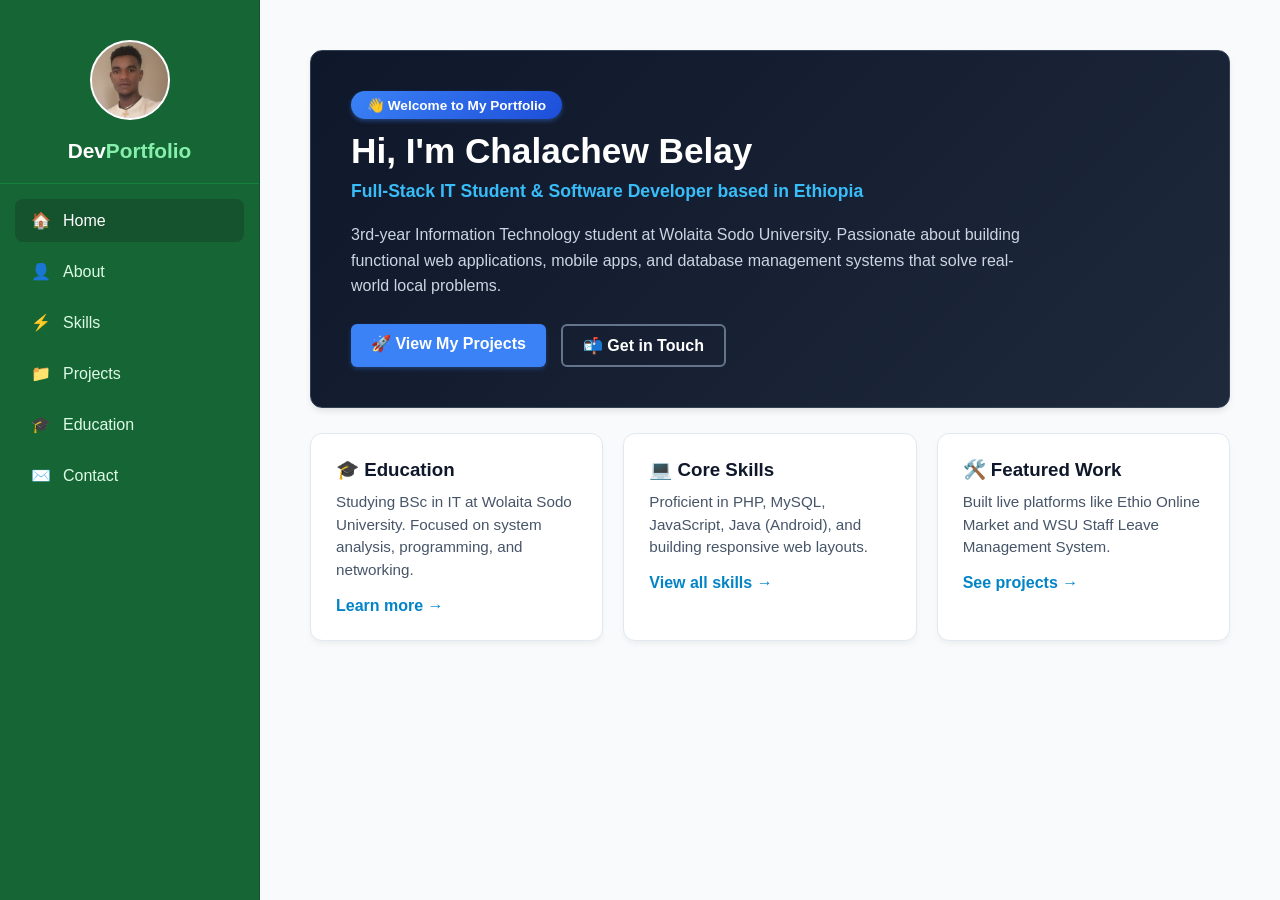
==== index.html @ fe1260bf "Update index.html" ====
<!DOCTYPE html>
<html lang="en">
<head>
    <meta charset="UTF-8">
    <meta name="viewport" content="width=device-width, initial-scale=1.0">
    <title>Home | Chalachew Belay</title>
    <link rel="stylesheet" href="style.css">
</head>
<body>
    <aside class="sidebar">
        <div class="profile-section">
            <img src="profile.jpg" alt="Profile" onerror="this.src='https://via.placeholder.com/80'">
            <h2>Dev<span>Portfolio</span></h2>
        </div>
        <nav class="nav-links">
            <a href="index.html" class="home-link active">Home</a>
            <a href="about.html" class="about-link">About</a>
            <a href="skills.html" class="skills-link">Skills</a>
            <a href="projects.html" class="projects-link">Projects</a>
            <a href="education.html" class="education-link">Education</a>
            <a href="contact.html" class="contact-link">Contact</a>
        </nav>
    </aside>

    <main class="main-content">
        <!-- Hero Section (Background tikrasqa hinallataq Welcome badge bold & colorful ruwasqa) -->
        <section style="background: linear-gradient(135deg, #0f172a 0%, #1e293b 100%); color: white; border: 1px solid #334155; padding: 40px; border-radius: 12px; margin-bottom: 25px; box-shadow: 0 4px 6px -1px rgba(0, 0, 0, 0.1);">
            <span style="background: linear-gradient(135deg, #3b82f6, #1d4ed8); color: white; padding: 6px 16px; font-size: 0.85rem; font-weight: 800; border-radius: 20px; display: inline-block; margin-bottom: 12px; box-shadow: 0 2px 4px rgba(59, 130, 246, 0.4);">👋 Welcome to My Portfolio</span>
            <h1 style="font-size: 2.2rem; margin-bottom: 10px; color: #ffffff;">Hi, I'm Chalachew Belay</h1>
            <p style="font-size: 1.1rem; color: #38bdf8; font-weight: 700; margin-bottom: 20px;">Full-Stack IT Student & Software Developer based in Ethiopia</p>
            <p style="color: #cbd5e1; max-width: 700px; line-height: 1.6; margin-bottom: 25px;">
                3rd-year Information Technology student at Wolaita Sodo University. Passionate about building functional web applications, mobile apps, and database management systems that solve real-world local problems.
            </p>
            <div style="display: flex; gap: 15px; flex-wrap: wrap;">
                <a href="projects.html" style="background-color: #3b82f6; color: white; text-decoration: none; padding: 10px 20px; border-radius: 6px; font-weight: 700; box-shadow: 0 2px 4px rgba(59, 130, 246, 0.3);">🚀 View My Projects</a>
                <a href="contact.html" style="background-color: transparent; color: #ffffff; border: 2px solid #64748b; text-decoration: none; padding: 10px 20px; border-radius: 6px; font-weight: 700;">📬 Get in Touch</a>
            </div>
        </section>

        <!-- Quick Overview Grid -->
        <div style="display: grid; grid-template-columns: repeat(auto-fit, minmax(250px, 1fr)); gap: 20px; margin-bottom: 30px;">
            <div class="card">
                <h3 style="color: #0f172a; margin-bottom: 10px;">🎓 Education</h3>
                <p style="color: #475569; font-size: 0.95rem; line-height: 1.5;">Studying BSc in IT at Wolaita Sodo University. Focused on system analysis, programming, and networking.</p>
                <a href="education.html" style="display: inline-block; margin-top: 15px; color: #0284c7; font-weight: 600; text-decoration: none;">Learn more &rarr;</a>
            </div>
            <div class="card">
                <h3 style="color: #0f172a; margin-bottom: 10px;">💻 Core Skills</h3>
                <p style="color: #475569; font-size: 0.95rem; line-height: 1.5;">Proficient in PHP, MySQL, JavaScript, Java (Android), and building responsive web layouts.</p>
                <a href="skills.html" style="display: inline-block; margin-top: 15px; color: #0284c7; font-weight: 600; text-decoration: none;">View all skills &rarr;</a>
            </div>
            <div class="card">
                <h3 style="color: #0f172a; margin-bottom: 10px;">🛠️ Featured Work</h3>
                <p style="color: #475569; font-size: 0.95rem; line-height: 1.5;">Built live platforms like Ethio Online Market and WSU Staff Leave Management System.</p>
                <a href="projects.html" style="display: inline-block; margin-top: 15px; color: #0284c7; font-weight: 600; text-decoration: none;">See projects &rarr;</a>
            </div>
        </div>
    </main>
</body>
</html>
---- style.css ----
* {
    margin: 0;
    padding: 0;
    box-sizing: border-box;
    font-family: 'Segoe UI', Tahoma, Geneva, Verdana, sans-serif;
}

body {
    background-color: #f8fafc;
    color: #1e293b;
    display: flex;
    min-height: 100vh;
}

/* Sidebar Navigation (Green Theme) */
.sidebar {
    width: 260px;
    background-color: #166534; /* Dark Green */
    border-right: 1px solid #14532d;
    position: fixed;
    height: 100vh;
    display: flex;
    flex-direction: column;
    justify-content: flex-start;
    padding-top: 20px;
}

.profile-section {
    padding: 20px;
    text-align: center;
    border-bottom: 1px solid #15803d;
    margin-bottom: 15px;
}

.profile-section img, .profile-img-placeholder {
    width: 80px;
    height: 80px;
    border-radius: 50%;
    object-fit: cover;
    margin: 0 auto 15px auto;
    border: 2px solid #ffffff;
    background-color: #cbd5e1;
}

.profile-section h2 {
    font-size: 1.3rem;
    font-weight: bold;
    color: #ffffff;
}

.profile-section h2 span {
    color: #86efac;
}

.nav-links {
    list-style: none;
    padding: 0 15px;
    display: flex;
    flex-direction: column;
    gap: 8px;
}

.nav-links a {
    color: #dcfce7;
    text-decoration: none;
    padding: 12px 16px;
    border-radius: 8px;
    display: flex;
    align-items: center;
    gap: 12px;
    transition: all 0.3s ease;
    font-weight: 500;
}

.nav-links a:hover, .nav-links a.active {
    background-color: #14532d;
    color: #ffffff;
}

/* በ CSS አማካኝነት ምልክቶችን (Icons) ከፊት በኩል በራሱ እንዲጨምር የተደረገበት ክፍል */
.nav-links a[href="index.html"]::before { content: "🏠 "; }
.nav-links a[href="about.html"]::before { content: "👤 "; }
.nav-links a[href="skills.html"]::before { content: "⚡ "; }
.nav-links a[href="projects.html"]::before { content: "📁 "; }
.nav-links a[href="education.html"]::before { content: "🎓 "; }
.nav-links a[href="contact.html"]::before { content: "✉️ "; }

/* Main Content Area */
.main-content {
    margin-left: 260px;
    flex: 1;
    padding: 50px;
    overflow-y: auto;
}

.page-header {
    margin-bottom: 30px;
}

.page-header h2 {
    font-size: 2.2rem;
    color: #0f172a;
    margin-bottom: 5px;
}

.page-header p {
    color: #64748b;
}

/* Cards & Grids */
.card {
    background: #ffffff;
    border: 1px solid #e2e8f0;
    border-radius: 12px;
    padding: 25px;
    margin-bottom: 20px;
    color: #334155;
    box-shadow: 0 4px 6px -1px rgba(0, 0, 0, 0.05);
}

.skills-grid, .projects-grid, .grid-2 {
    display: grid;
    grid-template-columns: repeat(auto-fit, minmax(280px, 1fr));
    gap: 20px;
}

.badge-list {
    display: flex;
    flex-wrap: wrap;
    gap: 8px;
    margin-top: 15px;
}

.badge {
    background: #f1f5f9;
    color: #166534;
    padding: 6px 12px;
    border-radius: 6px;
    font-size: 0.85rem;
    font-weight: 600;
    border: 1px solid #e2e8f0;
}

/* Main Bio Card (About Page) */
.main-bio-card {
    display: flex;
    gap: 25px;
    align-items: center;
}

.bio-avatar {
    width: 100px;
    height: 100px;
    border-radius: 50%;
    background-color: #cbd5e1;
    flex-shrink: 0;
    object-fit: cover;
}

.bio-info h3 {
    font-size: 1.5rem;
    color: #0f172a;
    margin-bottom: 5px;
}

.bio-info .subtitle {
    color: #166534;
    font-weight: 600;
    margin-bottom: 12px;
}

/* Contact Form */
.contact-form input, .contact-form textarea {
    width: 100%;
    padding: 12px;
    margin-bottom: 15px;
    border: 1px solid #cbd5e1;
    border-radius: 8px;
    outline: none;
    font-size: 0.95rem;
}

.contact-form input:focus, .contact-form textarea:focus {
    border-color: #166534;
}

.btn.primary {
    background-color: #166534;
    color: white;
    padding: 12px 24px;
    border: none;
    border-radius: 8px;
    font-weight: 600;
    cursor: pointer;
    transition: background 0.3s;
    display: inline-block;
}

.btn.primary:hover {
    background-color: #14532d;
}

.contact-list {
    list-style: none;
    display: flex;
    flex-direction: column;
    gap: 12px;
    color: #475569;
}
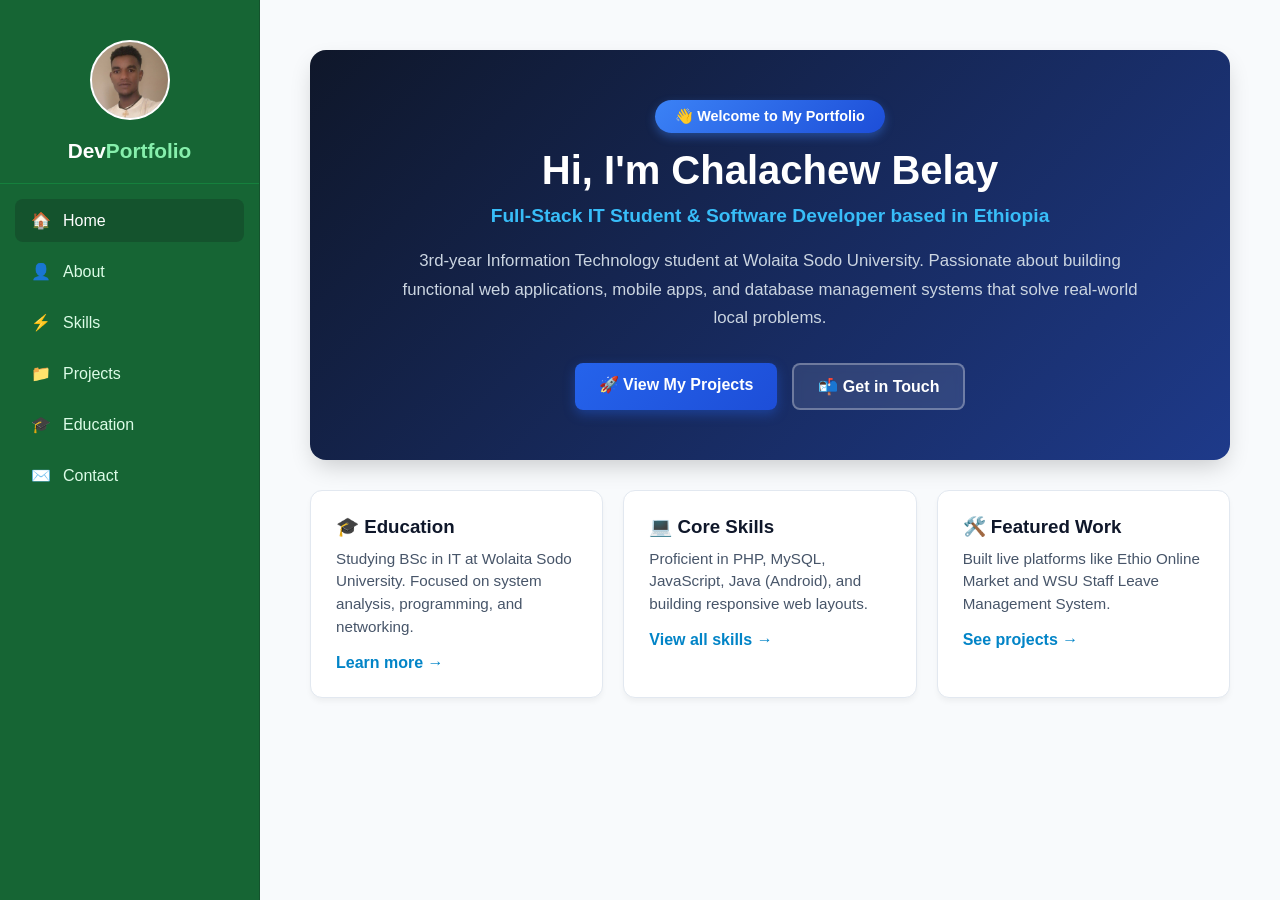
==== commit 5c12eb44: "Refactor index.html for improved layout and styles Updated styles and layout for the hero section an" ====
--- a/index.html
+++ b/index.html
@@ -23,17 +23,19 @@
     </aside>
 
     <main class="main-content">
-        <!-- Hero Section (Background tikrasqa hinallataq Welcome badge bold & colorful ruwasqa) -->
-        <section style="background: linear-gradient(135deg, #0f172a 0%, #1e293b 100%); color: white; border: 1px solid #334155; padding: 40px; border-radius: 12px; margin-bottom: 25px; box-shadow: 0 4px 6px -1px rgba(0, 0, 0, 0.1);">
-            <span style="background: linear-gradient(135deg, #3b82f6, #1d4ed8); color: white; padding: 6px 16px; font-size: 0.85rem; font-weight: 800; border-radius: 20px; display: inline-block; margin-bottom: 12px; box-shadow: 0 2px 4px rgba(59, 130, 246, 0.4);">👋 Welcome to My Portfolio</span>
-            <h1 style="font-size: 2.2rem; margin-bottom: 10px; color: #ffffff;">Hi, I'm Chalachew Belay</h1>
-            <p style="font-size: 1.1rem; color: #38bdf8; font-weight: 700; margin-bottom: 20px;">Full-Stack IT Student & Software Developer based in Ethiopia</p>
-            <p style="color: #cbd5e1; max-width: 700px; line-height: 1.6; margin-bottom: 25px;">
+        <!-- Hero Section -->
+        <section style="background: linear-gradient(135deg, #0f172a 0%, #1e3a8a 100%); color: white; padding: 50px 40px; border-radius: 16px; margin-bottom: 30px; box-shadow: 0 10px 25px -5px rgba(0, 0, 0, 0.2); text-align: center;">
+            <div style="display: flex; justify-content: center; margin-bottom: 15px;">
+                <span style="background: linear-gradient(135deg, #3b82f6, #1d4ed8); color: white; padding: 8px 20px; font-size: 0.9rem; font-weight: 800; border-radius: 30px; box-shadow: 0 4px 10px rgba(59, 130, 246, 0.4); display: inline-block;">👋 Welcome to My Portfolio</span>
+            </div>
+            <h1 style="font-size: 2.5rem; margin-bottom: 12px; color: #ffffff; font-weight: 800;">Hi, I'm Chalachew Belay</h1>
+            <p style="font-size: 1.2rem; color: #38bdf8; font-weight: 700; margin-bottom: 20px;">Full-Stack IT Student & Software Developer based in Ethiopia</p>
+            <p style="color: #cbd5e1; max-width: 750px; margin: 0 auto 30px auto; line-height: 1.7; font-size: 1.05rem;">
                 3rd-year Information Technology student at Wolaita Sodo University. Passionate about building functional web applications, mobile apps, and database management systems that solve real-world local problems.
             </p>
-            <div style="display: flex; gap: 15px; flex-wrap: wrap;">
-                <a href="projects.html" style="background-color: #3b82f6; color: white; text-decoration: none; padding: 10px 20px; border-radius: 6px; font-weight: 700; box-shadow: 0 2px 4px rgba(59, 130, 246, 0.3);">🚀 View My Projects</a>
-                <a href="contact.html" style="background-color: transparent; color: #ffffff; border: 2px solid #64748b; text-decoration: none; padding: 10px 20px; border-radius: 6px; font-weight: 700;">📬 Get in Touch</a>
+            <div style="display: flex; justify-content: center; gap: 15px; flex-wrap: wrap;">
+                <a href="projects.html" style="background: linear-gradient(135deg, #2563eb, #1d4ed8); color: white; text-decoration: none; padding: 12px 24px; border-radius: 8px; font-weight: 700; box-shadow: 0 4px 12px rgba(37, 99, 235, 0.4); transition: transform 0.2s;">🚀 View My Projects</a>
+                <a href="contact.html" style="background-color: rgba(255, 255, 255, 0.1); color: #ffffff; border: 2px solid rgba(255, 255, 255, 0.3); text-decoration: none; padding: 12px 24px; border-radius: 8px; font-weight: 700; backdrop-filter: blur(5px);">📬 Get in Touch</a>
             </div>
         </section>
 
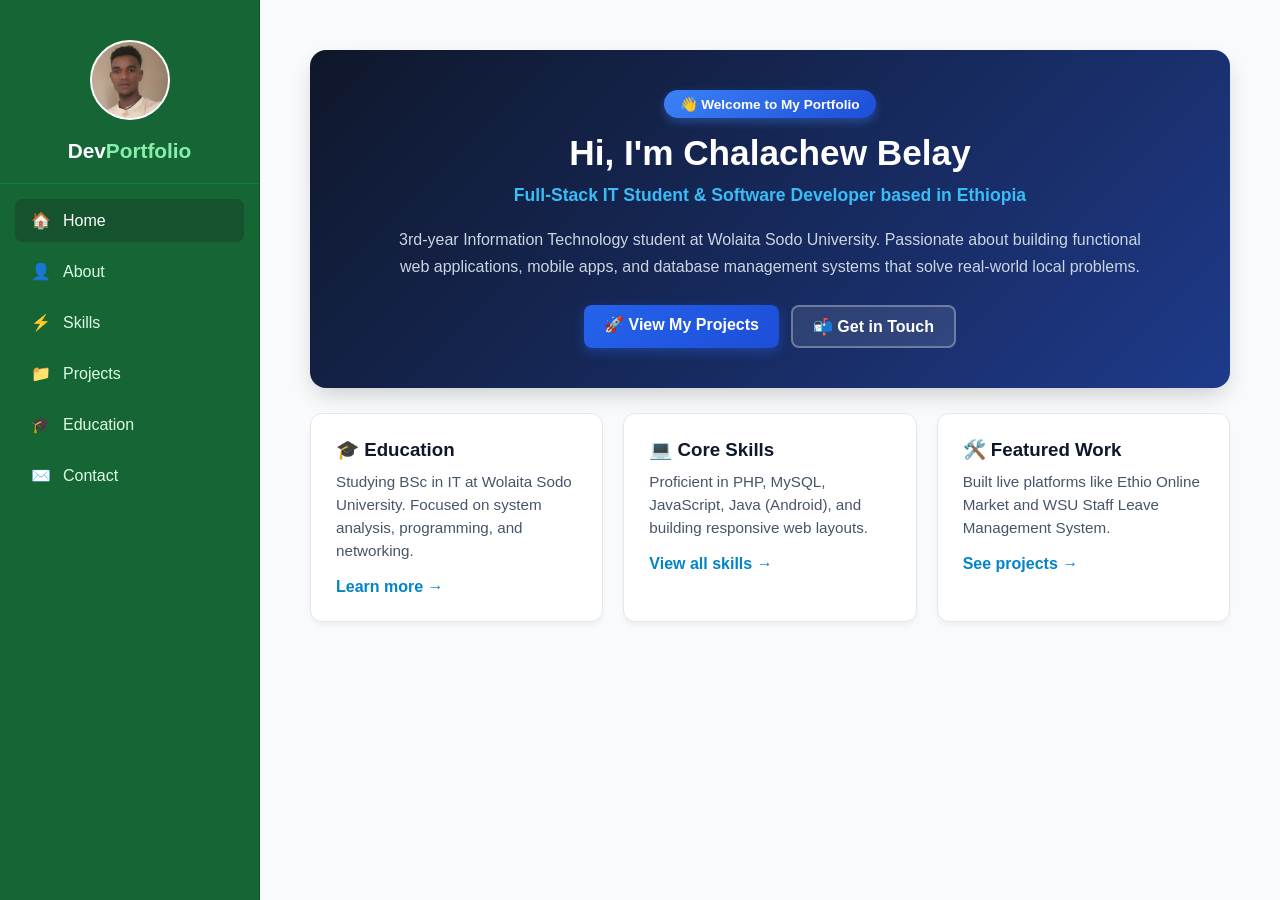
==== commit 792d696b: "Update index.html" ====
--- a/index.html
+++ b/index.html
@@ -24,23 +24,23 @@
 
     <main class="main-content">
         <!-- Hero Section -->
-        <section style="background: linear-gradient(135deg, #0f172a 0%, #1e3a8a 100%); color: white; padding: 50px 40px; border-radius: 16px; margin-bottom: 30px; box-shadow: 0 10px 25px -5px rgba(0, 0, 0, 0.2); text-align: center;">
+        <section style="background: linear-gradient(135deg, #0f172a 0%, #1e3a8a 100%); color: white; padding: 40px 20px; border-radius: 16px; margin-bottom: 25px; box-shadow: 0 10px 25px -5px rgba(0, 0, 0, 0.2); text-align: center;">
             <div style="display: flex; justify-content: center; margin-bottom: 15px;">
-                <span style="background: linear-gradient(135deg, #3b82f6, #1d4ed8); color: white; padding: 8px 20px; font-size: 0.9rem; font-weight: 800; border-radius: 30px; box-shadow: 0 4px 10px rgba(59, 130, 246, 0.4); display: inline-block;">👋 Welcome to My Portfolio</span>
+                <span style="background: linear-gradient(135deg, #3b82f6, #1d4ed8); color: white; padding: 6px 16px; font-size: 0.85rem; font-weight: 800; border-radius: 30px; box-shadow: 0 4px 10px rgba(59, 130, 246, 0.4); display: inline-block;">👋 Welcome to My Portfolio</span>
             </div>
-            <h1 style="font-size: 2.5rem; margin-bottom: 12px; color: #ffffff; font-weight: 800;">Hi, I'm Chalachew Belay</h1>
-            <p style="font-size: 1.2rem; color: #38bdf8; font-weight: 700; margin-bottom: 20px;">Full-Stack IT Student & Software Developer based in Ethiopia</p>
-            <p style="color: #cbd5e1; max-width: 750px; margin: 0 auto 30px auto; line-height: 1.7; font-size: 1.05rem;">
+            <h1 style="font-size: 2.2rem; margin-bottom: 12px; color: #ffffff; font-weight: 800;">Hi, I'm Chalachew Belay</h1>
+            <p style="font-size: 1.1rem; color: #38bdf8; font-weight: 700; margin-bottom: 20px;">Full-Stack IT Student & Software Developer based in Ethiopia</p>
+            <p style="color: #cbd5e1; max-width: 750px; margin: 0 auto 25px auto; line-height: 1.7; font-size: 1rem;">
                 3rd-year Information Technology student at Wolaita Sodo University. Passionate about building functional web applications, mobile apps, and database management systems that solve real-world local problems.
             </p>
-            <div style="display: flex; justify-content: center; gap: 15px; flex-wrap: wrap;">
-                <a href="projects.html" style="background: linear-gradient(135deg, #2563eb, #1d4ed8); color: white; text-decoration: none; padding: 12px 24px; border-radius: 8px; font-weight: 700; box-shadow: 0 4px 12px rgba(37, 99, 235, 0.4); transition: transform 0.2s;">🚀 View My Projects</a>
-                <a href="contact.html" style="background-color: rgba(255, 255, 255, 0.1); color: #ffffff; border: 2px solid rgba(255, 255, 255, 0.3); text-decoration: none; padding: 12px 24px; border-radius: 8px; font-weight: 700; backdrop-filter: blur(5px);">📬 Get in Touch</a>
+            <div style="display: flex; justify-content: center; gap: 12px; flex-wrap: wrap;">
+                <a href="projects.html" style="background: linear-gradient(135deg, #2563eb, #1d4ed8); color: white; text-decoration: none; padding: 10px 20px; border-radius: 8px; font-weight: 700; box-shadow: 0 4px 12px rgba(37, 99, 235, 0.4);">🚀 View My Projects</a>
+                <a href="contact.html" style="background-color: rgba(255, 255, 255, 0.1); color: #ffffff; border: 2px solid rgba(255, 255, 255, 0.3); text-decoration: none; padding: 10px 20px; border-radius: 8px; font-weight: 700;">📬 Get in Touch</a>
             </div>
         </section>
 
         <!-- Quick Overview Grid -->
-        <div style="display: grid; grid-template-columns: repeat(auto-fit, minmax(250px, 1fr)); gap: 20px; margin-bottom: 30px;">
+        <div style="display: grid; grid-template-columns: repeat(auto-fit, minmax(240px, 1fr)); gap: 20px; margin-bottom: 30px;">
             <div class="card">
                 <h3 style="color: #0f172a; margin-bottom: 10px;">🎓 Education</h3>
                 <p style="color: #475569; font-size: 0.95rem; line-height: 1.5;">Studying BSc in IT at Wolaita Sodo University. Focused on system analysis, programming, and networking.</p>
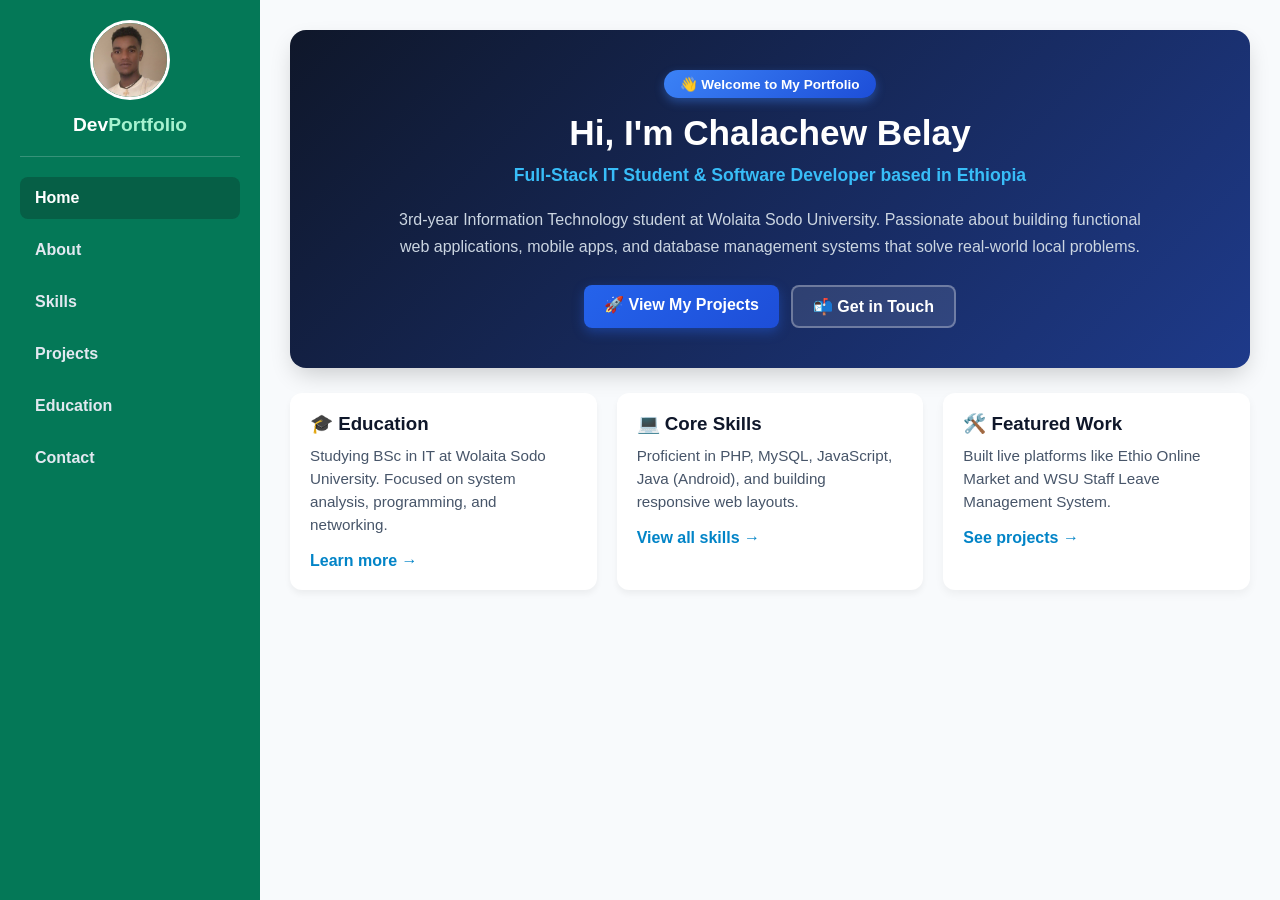
==== commit 15f2b9ae: "Enhance mobile menu and card design in index.html Added mobile menu toggle functionality and improve" ====
--- a/index.html
+++ b/index.html
@@ -7,7 +7,8 @@
     <link rel="stylesheet" href="style.css">
 </head>
 <body>
-    <aside class="sidebar">
+    <!-- Mobile Hamburger Menu Button -->
+    <aside class="sidebar" id="sidebar">
         <div class="profile-section">
             <img src="profile.jpg" alt="Profile" onerror="this.src='https://via.placeholder.com/80'">
             <h2>Dev<span>Portfolio</span></h2>
@@ -23,6 +24,9 @@
     </aside>
 
     <main class="main-content">
+        <!-- Button to open sidebar on mobile -->
+        <button class="menu-toggle" id="menuToggle">☰ Menu</button>
+
         <!-- Hero Section -->
         <section style="background: linear-gradient(135deg, #0f172a 0%, #1e3a8a 100%); color: white; padding: 40px 20px; border-radius: 16px; margin-bottom: 25px; box-shadow: 0 10px 25px -5px rgba(0, 0, 0, 0.2); text-align: center;">
             <div style="display: flex; justify-content: center; margin-bottom: 15px;">
@@ -41,22 +45,32 @@
 
         <!-- Quick Overview Grid -->
         <div style="display: grid; grid-template-columns: repeat(auto-fit, minmax(240px, 1fr)); gap: 20px; margin-bottom: 30px;">
-            <div class="card">
+            <div class="card" style="background: white; padding: 20px; border-radius: 12px; box-shadow: 0 4px 6px rgba(0,0,0,0.05);">
                 <h3 style="color: #0f172a; margin-bottom: 10px;">🎓 Education</h3>
                 <p style="color: #475569; font-size: 0.95rem; line-height: 1.5;">Studying BSc in IT at Wolaita Sodo University. Focused on system analysis, programming, and networking.</p>
                 <a href="education.html" style="display: inline-block; margin-top: 15px; color: #0284c7; font-weight: 600; text-decoration: none;">Learn more &rarr;</a>
             </div>
-            <div class="card">
+            <div class="card" style="background: white; padding: 20px; border-radius: 12px; box-shadow: 0 4px 6px rgba(0,0,0,0.05);">
                 <h3 style="color: #0f172a; margin-bottom: 10px;">💻 Core Skills</h3>
                 <p style="color: #475569; font-size: 0.95rem; line-height: 1.5;">Proficient in PHP, MySQL, JavaScript, Java (Android), and building responsive web layouts.</p>
                 <a href="skills.html" style="display: inline-block; margin-top: 15px; color: #0284c7; font-weight: 600; text-decoration: none;">View all skills &rarr;</a>
             </div>
-            <div class="card">
+            <div class="card" style="background: white; padding: 20px; border-radius: 12px; box-shadow: 0 4px 10px rgba(0,0,0,0.05);">
                 <h3 style="color: #0f172a; margin-bottom: 10px;">🛠️ Featured Work</h3>
                 <p style="color: #475569; font-size: 0.95rem; line-height: 1.5;">Built live platforms like Ethio Online Market and WSU Staff Leave Management System.</p>
                 <a href="projects.html" style="display: inline-block; margin-top: 15px; color: #0284c7; font-weight: 600; text-decoration: none;">See projects &rarr;</a>
             </div>
         </div>
     </main>
+
+    <!-- JavaScript for Mobile Menu Toggle -->
+    <script>
+        const menuToggle = document.getElementById('menuToggle');
+        const sidebar = document.getElementById('sidebar');
+
+        menuToggle.addEventListener('click', () => {
+            sidebar.classList.toggle('show');
+        });
+    </script>
 </body>
 </html>
--- a/style.css
+++ b/style.css
@@ -1,3 +1,4 @@
+/* General Reset & Layout */
 * {
     margin: 0;
     padding: 0;
@@ -6,204 +7,113 @@
 }
 
 body {
+    display: flex;
     background-color: #f8fafc;
-    color: #1e293b;
-    display: flex;
+    color: #334155;
     min-height: 100vh;
 }
 
-/* Sidebar Navigation (Green Theme) */
+/* Sidebar Styling (Desktop) */
 .sidebar {
     width: 260px;
-    background-color: #166534; /* Dark Green */
-    border-right: 1px solid #14532d;
+    background-color: #047857;
+    color: white;
     position: fixed;
     height: 100vh;
+    left: 0;
+    top: 0;
+    padding: 20px;
     display: flex;
     flex-direction: column;
-    justify-content: flex-start;
-    padding-top: 20px;
+    z-index: 1000;
+    transition: transform 0.3s ease-in-out;
 }
 
 .profile-section {
-    padding: 20px;
     text-align: center;
-    border-bottom: 1px solid #15803d;
-    margin-bottom: 15px;
+    padding-bottom: 20px;
+    border-bottom: 1px solid rgba(255, 255, 255, 0.2);
+    margin-bottom: 20px;
 }
 
-.profile-section img, .profile-img-placeholder {
+.profile-section img {
     width: 80px;
     height: 80px;
     border-radius: 50%;
     object-fit: cover;
-    margin: 0 auto 15px auto;
-    border: 2px solid #ffffff;
-    background-color: #cbd5e1;
+    border: 3px solid white;
+    margin-bottom: 10px;
 }
 
 .profile-section h2 {
-    font-size: 1.3rem;
-    font-weight: bold;
-    color: #ffffff;
+    font-size: 1.2rem;
+    font-weight: 700;
 }
 
 .profile-section h2 span {
-    color: #86efac;
+    color: #a7f3d0;
 }
 
 .nav-links {
-    list-style: none;
-    padding: 0 15px;
     display: flex;
     flex-direction: column;
-    gap: 8px;
+    gap: 10px;
 }
 
 .nav-links a {
-    color: #dcfce7;
+    color: #e2e8f0;
     text-decoration: none;
-    padding: 12px 16px;
+    padding: 12px 15px;
     border-radius: 8px;
-    display: flex;
-    align-items: center;
-    gap: 12px;
-    transition: all 0.3s ease;
-    font-weight: 500;
+    font-weight: 600;
+    transition: background 0.2s;
 }
 
 .nav-links a:hover, .nav-links a.active {
-    background-color: #14532d;
+    background-color: #065f46;
     color: #ffffff;
 }
-
-/* በ CSS አማካኝነት ምልክቶችን (Icons) ከፊት በኩል በራሱ እንዲጨምር የተደረገበት ክፍል */
-.nav-links a[href="index.html"]::before { content: "🏠 "; }
-.nav-links a[href="about.html"]::before { content: "👤 "; }
-.nav-links a[href="skills.html"]::before { content: "⚡ "; }
-.nav-links a[href="projects.html"]::before { content: "📁 "; }
-.nav-links a[href="education.html"]::before { content: "🎓 "; }
-.nav-links a[href="contact.html"]::before { content: "✉️ "; }
 
 /* Main Content Area */
 .main-content {
     margin-left: 260px;
     flex: 1;
-    padding: 50px;
-    overflow-y: auto;
+    padding: 30px;
+    width: calc(100% - 260px);
 }
 
-.page-header {
-    margin-bottom: 30px;
+/* Mobile Menu Toggle Button (Hidden on Desktop) */
+.menu-toggle {
+    display: none;
+    font-size: 1.5rem;
+    background: none;
+    border: none;
+    color: #047857;
+    cursor: pointer;
+    margin-bottom: 20px;
 }
 
-.page-header h2 {
-    font-size: 2.2rem;
-    color: #0f172a;
-    margin-bottom: 5px;
+/* Responsive Design for Mobile */
+@media screen and (max-width: 768px) {
+    body {
+        flex-direction: column;
+    }
+
+    .sidebar {
+        transform: translateX(-100%); /* በነባሪ ተደብቆ እንዲቆይ */
+    }
+
+    .sidebar.show {
+        transform: translateX(0); /* ሲከፈት እንዲወጣ */
+    }
+
+    .main-content {
+        margin-left: 0;
+        width: 100%;
+        padding: 15px;
+    }
+
+    .menu-toggle {
+        display: block; /* በስልክ ላይ ብቻ እንዲታይ */
+    }
 }
-
-.page-header p {
-    color: #64748b;
-}
-
-/* Cards & Grids */
-.card {
-    background: #ffffff;
-    border: 1px solid #e2e8f0;
-    border-radius: 12px;
-    padding: 25px;
-    margin-bottom: 20px;
-    color: #334155;
-    box-shadow: 0 4px 6px -1px rgba(0, 0, 0, 0.05);
-}
-
-.skills-grid, .projects-grid, .grid-2 {
-    display: grid;
-    grid-template-columns: repeat(auto-fit, minmax(280px, 1fr));
-    gap: 20px;
-}
-
-.badge-list {
-    display: flex;
-    flex-wrap: wrap;
-    gap: 8px;
-    margin-top: 15px;
-}
-
-.badge {
-    background: #f1f5f9;
-    color: #166534;
-    padding: 6px 12px;
-    border-radius: 6px;
-    font-size: 0.85rem;
-    font-weight: 600;
-    border: 1px solid #e2e8f0;
-}
-
-/* Main Bio Card (About Page) */
-.main-bio-card {
-    display: flex;
-    gap: 25px;
-    align-items: center;
-}
-
-.bio-avatar {
-    width: 100px;
-    height: 100px;
-    border-radius: 50%;
-    background-color: #cbd5e1;
-    flex-shrink: 0;
-    object-fit: cover;
-}
-
-.bio-info h3 {
-    font-size: 1.5rem;
-    color: #0f172a;
-    margin-bottom: 5px;
-}
-
-.bio-info .subtitle {
-    color: #166534;
-    font-weight: 600;
-    margin-bottom: 12px;
-}
-
-/* Contact Form */
-.contact-form input, .contact-form textarea {
-    width: 100%;
-    padding: 12px;
-    margin-bottom: 15px;
-    border: 1px solid #cbd5e1;
-    border-radius: 8px;
-    outline: none;
-    font-size: 0.95rem;
-}
-
-.contact-form input:focus, .contact-form textarea:focus {
-    border-color: #166534;
-}
-
-.btn.primary {
-    background-color: #166534;
-    color: white;
-    padding: 12px 24px;
-    border: none;
-    border-radius: 8px;
-    font-weight: 600;
-    cursor: pointer;
-    transition: background 0.3s;
-    display: inline-block;
-}
-
-.btn.primary:hover {
-    background-color: #14532d;
-}
-
-.contact-list {
-    list-style: none;
-    display: flex;
-    flex-direction: column;
-    gap: 12px;
-    color: #475569;
-}
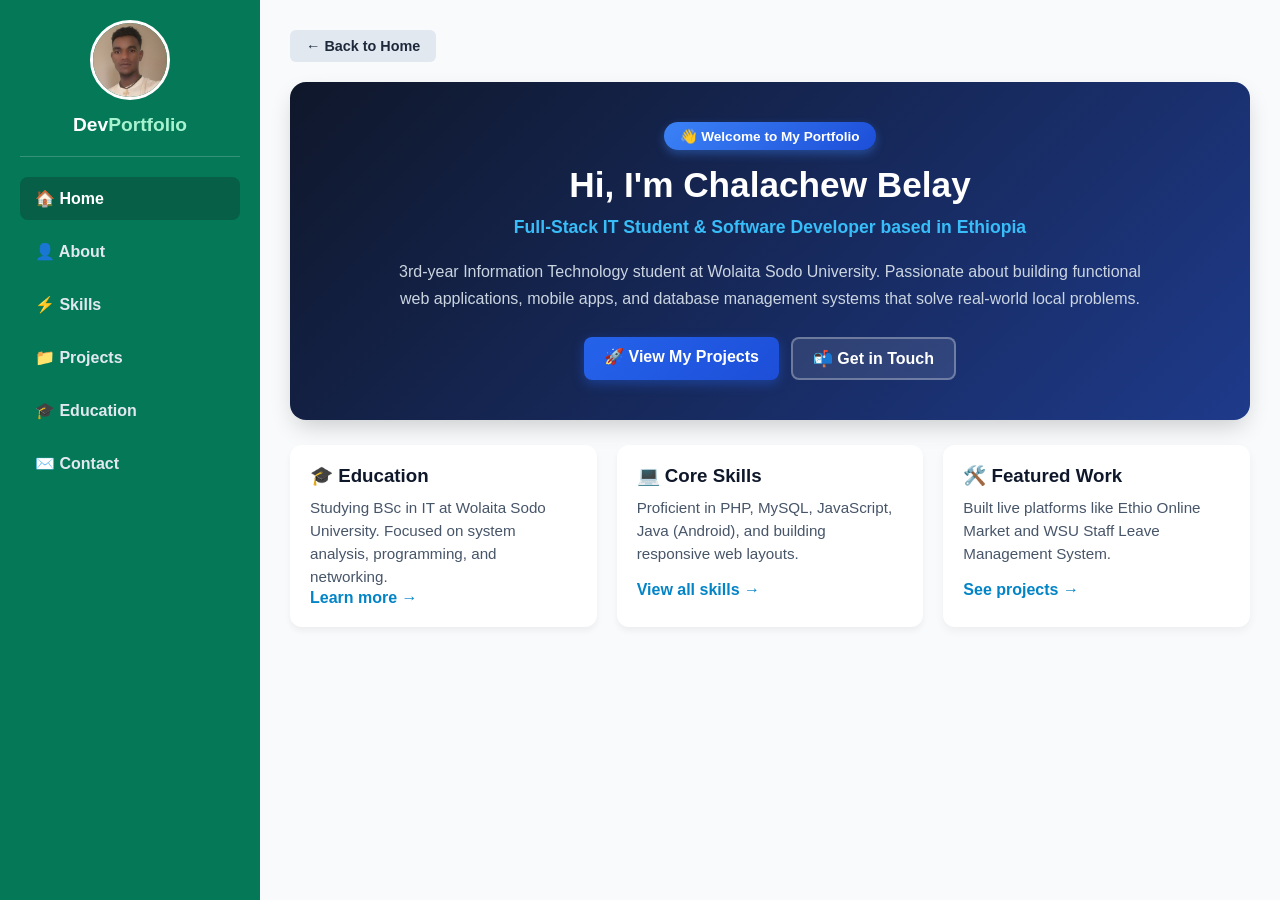
==== commit 0af59d35: "Refactor index.html for improved structure and styling" ====
--- a/index.html
+++ b/index.html
@@ -7,25 +7,28 @@
     <link rel="stylesheet" href="style.css">
 </head>
 <body>
-    <!-- Mobile Hamburger Menu Button -->
+    <!-- Sidebar Navigation -->
     <aside class="sidebar" id="sidebar">
         <div class="profile-section">
             <img src="profile.jpg" alt="Profile" onerror="this.src='https://via.placeholder.com/80'">
             <h2>Dev<span>Portfolio</span></h2>
         </div>
         <nav class="nav-links">
-            <a href="index.html" class="home-link active">Home</a>
-            <a href="about.html" class="about-link">About</a>
-            <a href="skills.html" class="skills-link">Skills</a>
-            <a href="projects.html" class="projects-link">Projects</a>
-            <a href="education.html" class="education-link">Education</a>
-            <a href="contact.html" class="contact-link">Contact</a>
+            <a href="index.html" class="home-link active">🏠 Home</a>
+            <a href="about.html" class="about-link">👤 About</a>
+            <a href="skills.html" class="skills-link">⚡ Skills</a>
+            <a href="projects.html" class="projects-link">📁 Projects</a>
+            <a href="education.html" class="education-link">🎓 Education</a>
+            <a href="contact.html" class="contact-link">✉️ Contact</a>
         </nav>
     </aside>
 
     <main class="main-content">
-        <!-- Button to open sidebar on mobile -->
-        <button class="menu-toggle" id="menuToggle">☰ Menu</button>
+        <!-- Top Navigation Bar with Menu Toggle & Back Button -->
+        <div class="top-nav-bar">
+            <button class="menu-toggle" id="menuToggle">☰ Menu</button>
+            <a href="index.html" class="back-btn">&larr; Back to Home</a>
+        </div>
 
         <!-- Hero Section -->
         <section style="background: linear-gradient(135deg, #0f172a 0%, #1e3a8a 100%); color: white; padding: 40px 20px; border-radius: 16px; margin-bottom: 25px; box-shadow: 0 10px 25px -5px rgba(0, 0, 0, 0.2); text-align: center;">
@@ -48,7 +51,7 @@
             <div class="card" style="background: white; padding: 20px; border-radius: 12px; box-shadow: 0 4px 6px rgba(0,0,0,0.05);">
                 <h3 style="color: #0f172a; margin-bottom: 10px;">🎓 Education</h3>
                 <p style="color: #475569; font-size: 0.95rem; line-height: 1.5;">Studying BSc in IT at Wolaita Sodo University. Focused on system analysis, programming, and networking.</p>
-                <a href="education.html" style="display: inline-block; margin-top: 15px; color: #0284c7; font-weight: 600; text-decoration: none;">Learn more &rarr;</a>
+                <a href="education.html" style="display: inline-click; margin-top: 15px; color: #0284c7; font-weight: 600; text-decoration: none;">Learn more &rarr;</a>
             </div>
             <div class="card" style="background: white; padding: 20px; border-radius: 12px; box-shadow: 0 4px 6px rgba(0,0,0,0.05);">
                 <h3 style="color: #0f172a; margin-bottom: 10px;">💻 Core Skills</h3>
--- a/style.css
+++ b/style.css
@@ -66,6 +66,9 @@
     padding: 12px 15px;
     border-radius: 8px;
     font-weight: 600;
+    display: flex;
+    align-items: center;
+    gap: 10px;
     transition: background 0.2s;
 }
 
@@ -82,15 +85,44 @@
     width: calc(100% - 260px);
 }
 
+/* Top Navigation Bar with Back Button for Mobile/General */
+.top-nav-bar {
+    display: flex;
+    justify-content: space-between;
+    align-items: center;
+    margin-bottom: 20px;
+}
+
+/* Back Button Style */
+.back-btn {
+    display: inline-flex;
+    align-items: center;
+    gap: 8px;
+    background-color: #e2e8f0;
+    color: #1e293b;
+    padding: 8px 16px;
+    border-radius: 6px;
+    text-decoration: none;
+    font-weight: 600;
+    font-size: 0.9rem;
+    transition: background 0.2s;
+}
+
+.back-btn:hover {
+    background-color: #cbd5e1;
+}
+
 /* Mobile Menu Toggle Button (Hidden on Desktop) */
 .menu-toggle {
     display: none;
-    font-size: 1.5rem;
-    background: none;
+    font-size: 1.2rem;
+    background: #047857;
+    color: white;
     border: none;
-    color: #047857;
+    padding: 8px 14px;
+    border-radius: 6px;
     cursor: pointer;
-    margin-bottom: 20px;
+    font-weight: 600;
 }
 
 /* Responsive Design for Mobile */
@@ -114,6 +146,8 @@
     }
 
     .menu-toggle {
-        display: block; /* በስልክ ላይ ብቻ እንዲታይ */
+        display: inline-flex;
+        align-items: center;
+        gap: 6px;
     }
 }
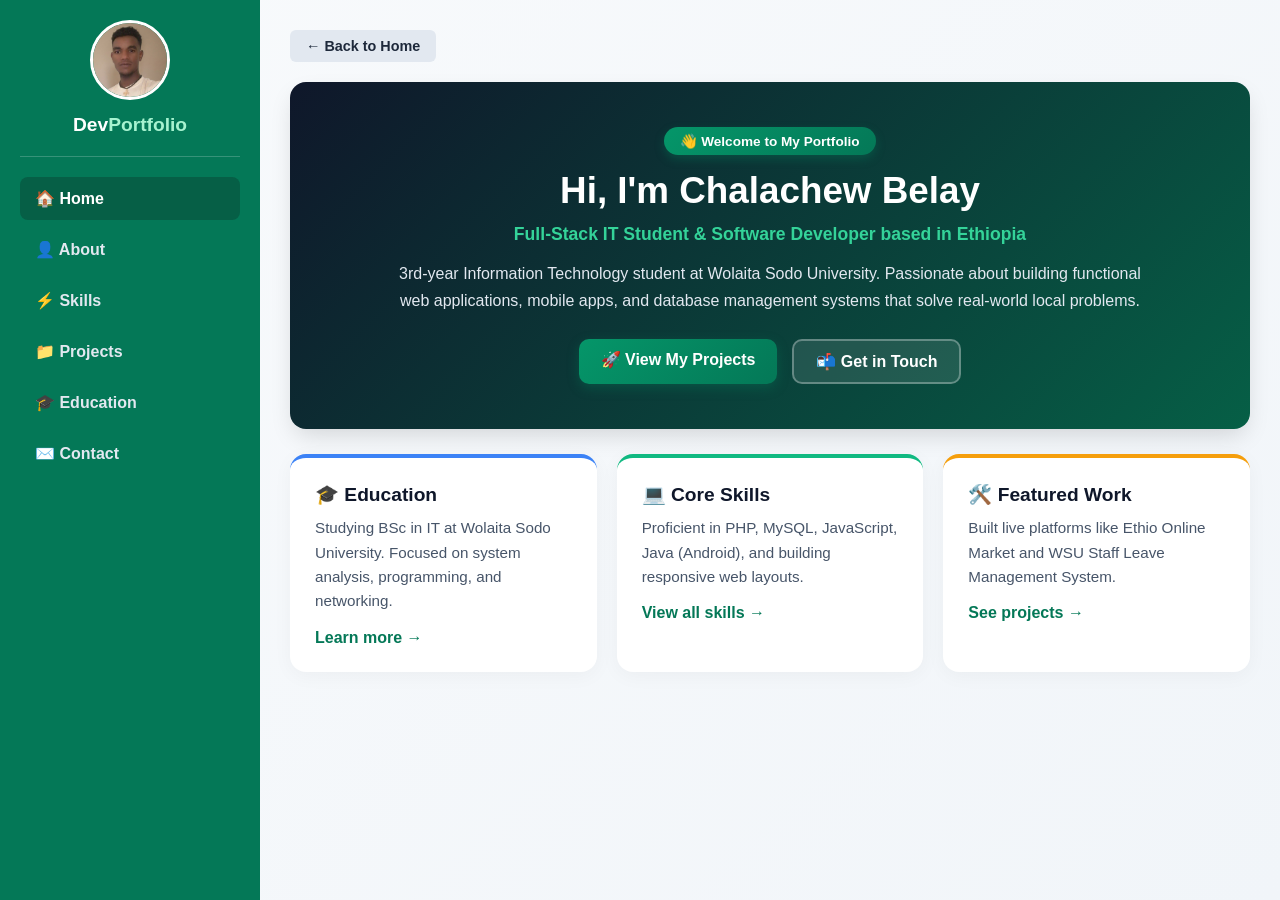
==== commit 5dd3df1c: "Update index.html" ====
--- a/index.html
+++ b/index.html
@@ -5,6 +5,103 @@
     <meta name="viewport" content="width=device-width, initial-scale=1.0">
     <title>Home | Chalachew Belay</title>
     <link rel="stylesheet" href="style.css">
+    <style>
+        /* Colorful & Modern Home Page Styling */
+        body {
+            background: linear-gradient(135deg, #f8fafc 0%, #f1f5f9 100%);
+        }
+        .hero-section {
+            background: linear-gradient(135deg, #0f172a 0%, #065f46 100%);
+            color: white;
+            padding: 45px 25px;
+            border-radius: 16px;
+            margin-bottom: 25px;
+            box-shadow: 0 10px 25px -5px rgba(0, 0, 0, 0.15);
+            text-align: center;
+        }
+        .hero-badge {
+            background: linear-gradient(135deg, #059669, #047857);
+            color: white;
+            padding: 6px 16px;
+            font-size: 0.85rem;
+            font-weight: 800;
+            border-radius: 30px;
+            box-shadow: 0 4px 10px rgba(4, 120, 87, 0.4);
+            display: inline-block;
+        }
+        .hero-title {
+            font-size: 2.3rem;
+            margin: 12px 0;
+            color: #ffffff;
+            font-weight: 800;
+        }
+        .hero-subtitle {
+            font-size: 1.1rem;
+            color: #34d399;
+            font-weight: 700;
+            margin-bottom: 15px;
+        }
+        .hero-text {
+            color: #e2e8f0;
+            max-width: 750px;
+            margin: 0 auto 25px auto;
+            line-height: 1.7;
+            font-size: 1rem;
+        }
+        .hero-btn-primary {
+            background: linear-gradient(135deg, #059669, #047857);
+            color: white;
+            text-decoration: none;
+            padding: 11px 22px;
+            border-radius: 10px;
+            font-weight: 700;
+            box-shadow: 0 4px 12px rgba(4, 120, 87, 0.4);
+            transition: transform 0.2s;
+            display: inline-block;
+        }
+        .hero-btn-secondary {
+            background-color: rgba(255, 255, 255, 0.1);
+            color: #ffffff;
+            border: 2px solid rgba(255, 255, 255, 0.3);
+            text-decoration: none;
+            padding: 11px 22px;
+            border-radius: 10px;
+            font-weight: 700;
+            transition: background 0.2s;
+            display: inline-block;
+        }
+        .hero-btn-primary:hover, .hero-btn-secondary:hover {
+            transform: translateY(-2px);
+        }
+        .home-grid-card {
+            background: white;
+            padding: 25px;
+            border-radius: 16px;
+            box-shadow: 0 4px 20px rgba(0, 0, 0, 0.04);
+            border-top: 4px solid transparent;
+            transition: all 0.3s ease;
+        }
+        .home-grid-card:nth-child(1) { border-top-color: #3b82f6; }
+        .home-grid-card:nth-child(2) { border-top-color: #10b981; }
+        .home-grid-card:nth-child(3) { border-top-color: #f59e0b; }
+
+        .home-grid-card:hover {
+            transform: translateY(-5px);
+            box-shadow: 0 12px 30px rgba(0, 0, 0, 0.08);
+        }
+        .card-link {
+            display: inline-block;
+            margin-top: 15px;
+            color: #047857;
+            font-weight: 600;
+            text-decoration: none;
+            transition: color 0.2s;
+        }
+        .card-link:hover {
+            color: #065f46;
+            text-decoration: underline;
+        }
+    </style>
 </head>
 <body>
     <!-- Sidebar Navigation -->
@@ -31,38 +128,42 @@
         </div>
 
         <!-- Hero Section -->
-        <section style="background: linear-gradient(135deg, #0f172a 0%, #1e3a8a 100%); color: white; padding: 40px 20px; border-radius: 16px; margin-bottom: 25px; box-shadow: 0 10px 25px -5px rgba(0, 0, 0, 0.2); text-align: center;">
+        <section class="hero-section">
             <div style="display: flex; justify-content: center; margin-bottom: 15px;">
-                <span style="background: linear-gradient(135deg, #3b82f6, #1d4ed8); color: white; padding: 6px 16px; font-size: 0.85rem; font-weight: 800; border-radius: 30px; box-shadow: 0 4px 10px rgba(59, 130, 246, 0.4); display: inline-block;">👋 Welcome to My Portfolio</span>
+                <span class="hero-badge">👋 Welcome to My Portfolio</span>
             </div>
-            <h1 style="font-size: 2.2rem; margin-bottom: 12px; color: #ffffff; font-weight: 800;">Hi, I'm Chalachew Belay</h1>
-            <p style="font-size: 1.1rem; color: #38bdf8; font-weight: 700; margin-bottom: 20px;">Full-Stack IT Student & Software Developer based in Ethiopia</p>
-            <p style="color: #cbd5e1; max-width: 750px; margin: 0 auto 25px auto; line-height: 1.7; font-size: 1rem;">
+            <h1 class="hero-title">Hi, I'm Chalachew Belay</h1>
+            <p class="hero-subtitle">Full-Stack IT Student & Software Developer based in Ethiopia</p>
+            <p class="hero-text">
                 3rd-year Information Technology student at Wolaita Sodo University. Passionate about building functional web applications, mobile apps, and database management systems that solve real-world local problems.
             </p>
-            <div style="display: flex; justify-content: center; gap: 12px; flex-wrap: wrap;">
-                <a href="projects.html" style="background: linear-gradient(135deg, #2563eb, #1d4ed8); color: white; text-decoration: none; padding: 10px 20px; border-radius: 8px; font-weight: 700; box-shadow: 0 4px 12px rgba(37, 99, 235, 0.4);">🚀 View My Projects</a>
-                <a href="contact.html" style="background-color: rgba(255, 255, 255, 0.1); color: #ffffff; border: 2px solid rgba(255, 255, 255, 0.3); text-decoration: none; padding: 10px 20px; border-radius: 8px; font-weight: 700;">📬 Get in Touch</a>
+            <div style="display: flex; justify-content: center; gap: 15px; flex-wrap: wrap;">
+                <a href="projects.html" class="hero-btn-primary">🚀 View My Projects</a>
+                <a href="contact.html" class="hero-btn-secondary">📬 Get in Touch</a>
             </div>
         </section>
 
         <!-- Quick Overview Grid -->
-        <div style="display: grid; grid-template-columns: repeat(auto-fit, minmax(240px, 1fr)); gap: 20px; margin-bottom: 30px;">
-            <div class="card" style="background: white; padding: 20px; border-radius: 12px; box-shadow: 0 4px 6px rgba(0,0,0,0.05);">
-                <h3 style="color: #0f172a; margin-bottom: 10px;">🎓 Education</h3>
-                <p style="color: #475569; font-size: 0.95rem; line-height: 1.5;">Studying BSc in IT at Wolaita Sodo University. Focused on system analysis, programming, and networking.</p>
-                <a href="education.html" style="display: inline-click; margin-top: 15px; color: #0284c7; font-weight: 600; text-decoration: none;">Learn more &rarr;</a>
+        <div style="display: grid; grid-template-columns: repeat(auto-fit, minmax(260px, 1fr)); gap: 20px; margin-bottom: 40px;">
+            
+            <div class="home-grid-card">
+                <h3 style="color: #0f172a; margin-bottom: 10px; font-size: 1.2rem;">🎓 Education</h3>
+                <p style="color: #475569; font-size: 0.95rem; line-height: 1.6;">Studying BSc in IT at Wolaita Sodo University. Focused on system analysis, programming, and networking.</p>
+                <a href="education.html" class="card-link">Learn more &rarr;</a>
             </div>
-            <div class="card" style="background: white; padding: 20px; border-radius: 12px; box-shadow: 0 4px 6px rgba(0,0,0,0.05);">
-                <h3 style="color: #0f172a; margin-bottom: 10px;">💻 Core Skills</h3>
-                <p style="color: #475569; font-size: 0.95rem; line-height: 1.5;">Proficient in PHP, MySQL, JavaScript, Java (Android), and building responsive web layouts.</p>
-                <a href="skills.html" style="display: inline-block; margin-top: 15px; color: #0284c7; font-weight: 600; text-decoration: none;">View all skills &rarr;</a>
+
+            <div class="home-grid-card">
+                <h3 style="color: #0f172a; margin-bottom: 10px; font-size: 1.2rem;">💻 Core Skills</h3>
+                <p style="color: #475569; font-size: 0.95rem; line-height: 1.6;">Proficient in PHP, MySQL, JavaScript, Java (Android), and building responsive web layouts.</p>
+                <a href="skills.html" class="card-link">View all skills &rarr;</a>
             </div>
-            <div class="card" style="background: white; padding: 20px; border-radius: 12px; box-shadow: 0 4px 10px rgba(0,0,0,0.05);">
-                <h3 style="color: #0f172a; margin-bottom: 10px;">🛠️ Featured Work</h3>
-                <p style="color: #475569; font-size: 0.95rem; line-height: 1.5;">Built live platforms like Ethio Online Market and WSU Staff Leave Management System.</p>
-                <a href="projects.html" style="display: inline-block; margin-top: 15px; color: #0284c7; font-weight: 600; text-decoration: none;">See projects &rarr;</a>
+
+            <div class="home-grid-card">
+                <h3 style="color: #0f172a; margin-bottom: 10px; font-size: 1.2rem;">🛠️ Featured Work</h3>
+                <p style="color: #475569; font-size: 0.95rem; line-height: 1.6;">Built live platforms like Ethio Online Market and WSU Staff Leave Management System.</p>
+                <a href="projects.html" class="card-link">See projects &rarr;</a>
             </div>
+
         </div>
     </main>
 
--- a/style.css
+++ b/style.css
@@ -57,7 +57,7 @@
 .nav-links {
     display: flex;
     flex-direction: column;
-    gap: 10px;
+    gap: 8px;
 }
 
 .nav-links a {
@@ -68,7 +68,7 @@
     font-weight: 600;
     display: flex;
     align-items: center;
-    gap: 10px;
+    gap: 12px;
     transition: background 0.2s;
 }
 
@@ -83,9 +83,10 @@
     flex: 1;
     padding: 30px;
     width: calc(100% - 260px);
+    transition: margin 0.3s ease-in-out;
 }
 
-/* Top Navigation Bar with Back Button for Mobile/General */
+/* Top Navigation Bar with Menu Toggle & Back Button */
 .top-nav-bar {
     display: flex;
     justify-content: space-between;
@@ -97,7 +98,7 @@
 .back-btn {
     display: inline-flex;
     align-items: center;
-    gap: 8px;
+    gap: 6px;
     background-color: #e2e8f0;
     color: #1e293b;
     padding: 8px 16px;
@@ -115,7 +116,7 @@
 /* Mobile Menu Toggle Button (Hidden on Desktop) */
 .menu-toggle {
     display: none;
-    font-size: 1.2rem;
+    font-size: 1.1rem;
     background: #047857;
     color: white;
     border: none;
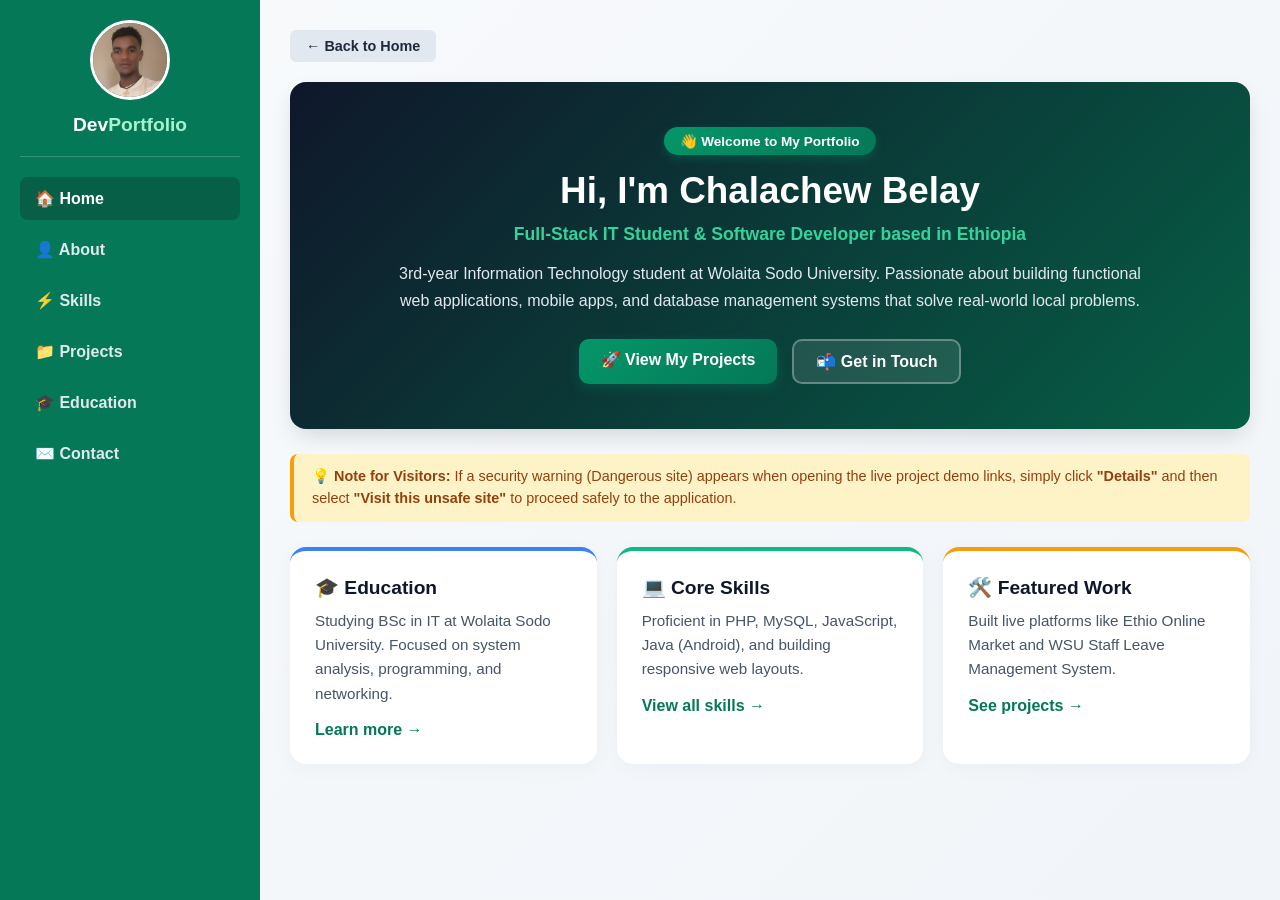
==== commit e7dd150f: "Add security warning tip for visitors Added a security warning bypass tip for visitors in the hero s" ====
--- a/index.html
+++ b/index.html
@@ -101,6 +101,17 @@
             color: #065f46;
             text-decoration: underline;
         }
+        .security-tip {
+            background: #fef3c7;
+            border-left: 4px solid #f59e0b;
+            padding: 12px 18px;
+            margin-bottom: 25px;
+            border-radius: 8px;
+            text-align: left;
+            color: #92400e;
+            font-size: 0.9rem;
+            line-height: 1.5;
+        }
     </style>
 </head>
 <body>
@@ -143,6 +154,11 @@
             </div>
         </section>
 
+        <!-- Security Warning Bypass Tip for Visitors -->
+        <div class="security-tip">
+            <strong>💡 Note for Visitors:</strong> If a security warning (Dangerous site) appears when opening the live project demo links, simply click <strong>"Details"</strong> and then select <strong>"Visit this unsafe site"</strong> to proceed safely to the application.
+        </div>
+
         <!-- Quick Overview Grid -->
         <div style="display: grid; grid-template-columns: repeat(auto-fit, minmax(260px, 1fr)); gap: 20px; margin-bottom: 40px;">
             
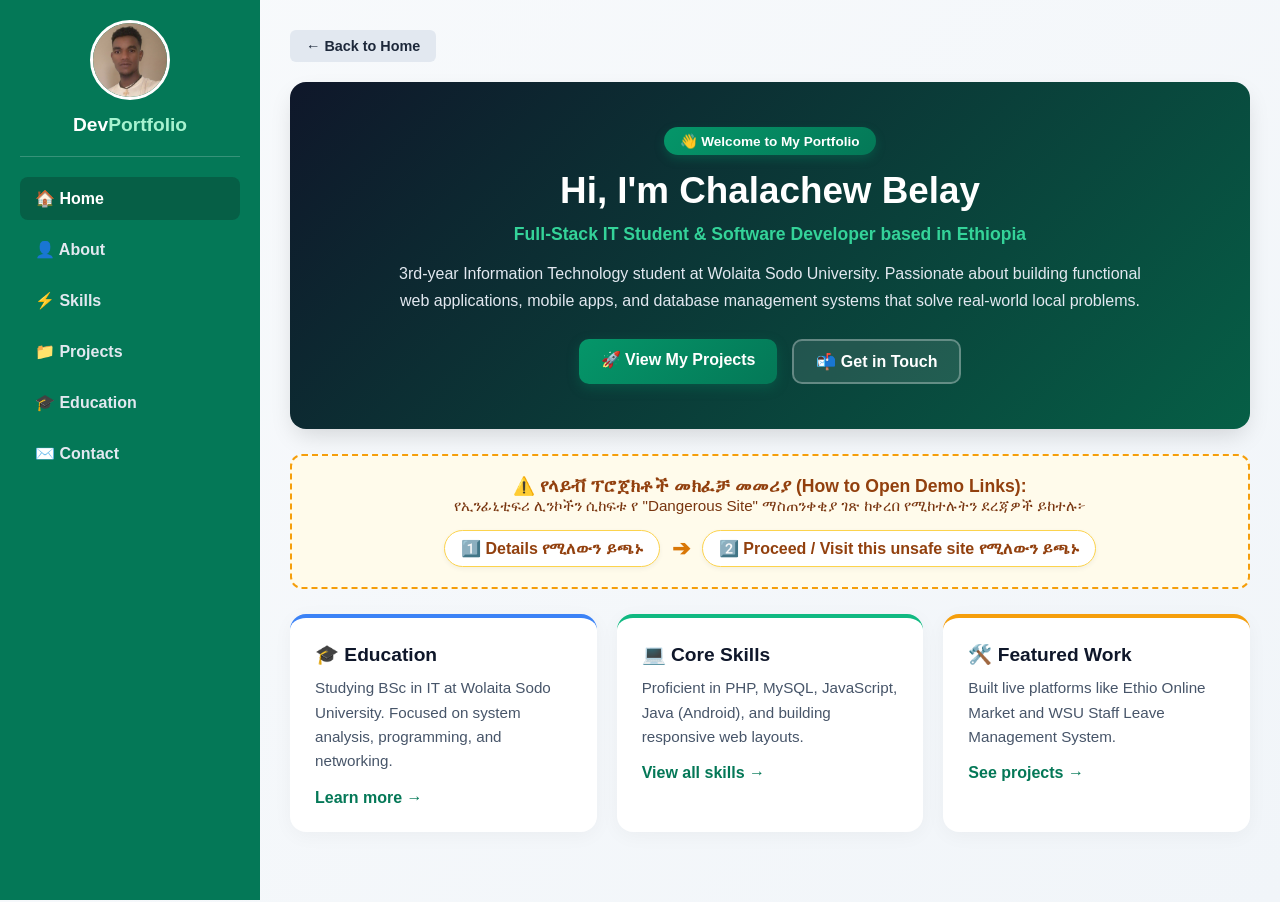
==== commit 92ab07d8: "Enhance security warning guide for demo links Added a visual step-by-step security warning guide for" ====
--- a/index.html
+++ b/index.html
@@ -101,16 +101,37 @@
             color: #065f46;
             text-decoration: underline;
         }
-        .security-tip {
-            background: #fef3c7;
-            border-left: 4px solid #f59e0b;
-            padding: 12px 18px;
+        
+        /* Security Warning Visual Guide Styling */
+        .security-guide {
+            background: #fffbebf8;
+            border: 2px dashed #f59e0b;
+            padding: 20px;
             margin-bottom: 25px;
-            border-radius: 8px;
-            text-align: left;
+            border-radius: 12px;
+            color: #78350f;
+        }
+        .steps-container {
+            display: flex;
+            align-items: center;
+            justify-content: center;
+            gap: 12px;
+            flex-wrap: wrap;
+            margin-top: 15px;
+        }
+        .step-pill {
+            background: #ffffff;
+            border: 1px solid #fcd34d;
+            padding: 8px 16px;
+            border-radius: 30px;
+            font-weight: 700;
             color: #92400e;
-            font-size: 0.9rem;
-            line-height: 1.5;
+            box-shadow: 0 2px 5px rgba(0,0,0,0.05);
+        }
+        .step-arrow {
+            color: #d97706;
+            font-size: 1.4rem;
+            font-weight: bold;
         }
     </style>
 </head>
@@ -154,9 +175,18 @@
             </div>
         </section>
 
-        <!-- Security Warning Bypass Tip for Visitors -->
-        <div class="security-tip">
-            <strong>💡 Note for Visitors:</strong> If a security warning (Dangerous site) appears when opening the live project demo links, simply click <strong>"Details"</strong> and then select <strong>"Visit this unsafe site"</strong> to proceed safely to the application.
+        <!-- Visual Step-by-Step Security Warning Guide -->
+        <div class="security-guide" style="text-align: center;">
+            <h3 style="margin-top: 0; color: #92400e; font-size: 1.1rem;">⚠️ የላይቭ ፕሮጀክቶች መክፈቻ መመሪያ (How to Open Demo Links):</h3>
+            <p style="margin-bottom: 10px; font-size: 0.95rem;">
+                የኢንፊኒቲፍሪ ሊንኮችን ሲከፍቱ የ "Dangerous Site" ማስጠንቀቂያ ገጽ ከቀረበ የሚከተሉትን ደረጃዎች ይከተሉ፦
+            </p>
+            
+            <div class="steps-container">
+                <div class="step-pill">1️⃣ <b>Details</b> የሚለውን ይጫኑ</div>
+                <span class="step-arrow">➔</span>
+                <div class="step-pill">2️⃣ <b>Proceed / Visit this unsafe site</b> የሚለውን ይጫኑ</div>
+            </div>
         </div>
 
         <!-- Quick Overview Grid -->
